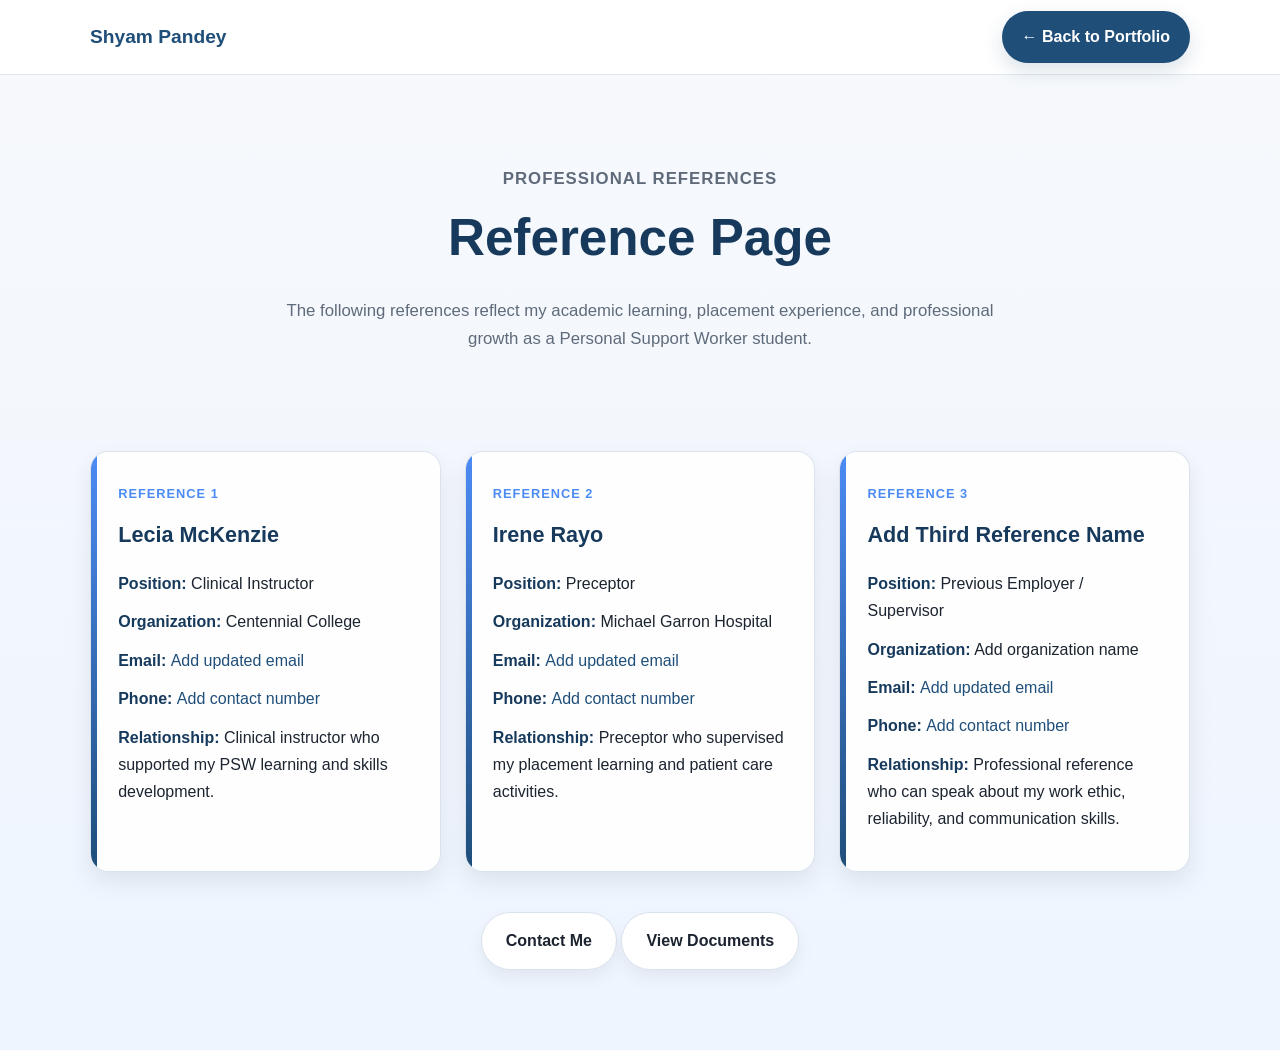
==== references.html @ 27ccd574 "SITE DONE!" ====
<!DOCTYPE html>
<html lang="en">
<head>
  <meta charset="UTF-8" />
  <meta name="viewport" content="width=device-width, initial-scale=1.0" />
  <title>Shyam Pandey | References</title>
  <meta
    name="description"
    content="Professional references for Shyam Pandey, Personal Support Worker student."
  />

  <style>
    :root {
      --bg: #f7f9fc;
      --white: #ffffff;
      --primary: #1f4e79;
      --primary-dark: #173a5c;
      --accent: #4c8bf5;
      --text: #1c2430;
      --muted: #5f6b7a;
      --border: #d9e2ec;
      --shadow: 0 10px 25px rgba(0, 0, 0, 0.08);
      --radius: 18px;
      --max-width: 1100px;
    }

    * {
      margin: 0;
      padding: 0;
      box-sizing: border-box;
    }

    html {
      scroll-behavior: smooth;
    }

    body {
      font-family: -apple-system, BlinkMacSystemFont, "Segoe UI", Roboto, Arial, sans-serif;
      background: linear-gradient(180deg, #f7f9fc 0%, #eef5ff 100%);
      color: var(--text);
      line-height: 1.7;
    }

    a {
      color: var(--primary);
      text-decoration: none;
    }

    a:hover {
      text-decoration: underline;
    }

    .container {
      width: min(92%, var(--max-width));
      margin: 0 auto;
    }

    .header {
      position: sticky;
      top: 0;
      z-index: 1000;
      background: rgba(255, 255, 255, 0.92);
      backdrop-filter: blur(10px);
      border-bottom: 1px solid rgba(217, 226, 236, 0.8);
    }

    .nav {
      min-height: 74px;
      display: flex;
      align-items: center;
      justify-content: space-between;
    }

    .logo {
      font-size: 1.2rem;
      font-weight: 700;
      color: var(--primary);
    }

    .back-btn {
      display: inline-block;
      padding: 0.8rem 1.25rem;
      border-radius: 999px;
      background: var(--primary);
      color: #fff;
      font-weight: 600;
      transition: all 0.25s ease;
      box-shadow: 0 8px 20px rgba(31, 78, 121, 0.16);
    }

    .back-btn:hover {
      background: var(--primary-dark);
      color: #fff;
      text-decoration: none;
      transform: translateY(-2px);
    }

    .hero {
      padding: 90px 0 45px;
      text-align: center;
    }

    .eyebrow {
      color: var(--accent);
      font-weight: 700;
      letter-spacing: 1px;
      text-transform: uppercase;
      font-size: 0.88rem;
      margin-bottom: 0.7rem;
      animation: fadeUp 0.6s ease forwards;
    }

    .hero h1 {
      font-size: clamp(2rem, 4vw, 3.2rem);
      color: var(--primary-dark);
      margin-bottom: 1rem;
      opacity: 0;
      transform: translateY(18px);
      animation: fadeUp 0.7s ease forwards;
      animation-delay: 0.1s;
    }

    .hero p {
      max-width: 760px;
      margin: 0 auto;
      color: var(--muted);
      font-size: 1.05rem;
      opacity: 0;
      transform: translateY(18px);
      animation: fadeUp 0.7s ease forwards;
      animation-delay: 0.2s;
    }

    .references-section {
      padding: 20px 0 80px;
    }

    .references-grid {
      display: grid;
      grid-template-columns: repeat(3, 1fr);
      gap: 1.5rem;
      margin-top: 2rem;
    }

    .reference-card {
      position: relative;
      overflow: hidden;
      background: rgba(255, 255, 255, 0.88);
      border: 1px solid rgba(217, 226, 236, 0.95);
      border-radius: var(--radius);
      box-shadow: var(--shadow);
      padding: 1.7rem;
      min-height: 100%;
      opacity: 0;
      transform: translateY(24px);
      animation: fadeUp 0.7s ease forwards;
      transition: transform 0.28s ease, box-shadow 0.28s ease, border-color 0.28s ease;
    }

    .reference-card:nth-child(1) { animation-delay: 0.25s; }
    .reference-card:nth-child(2) { animation-delay: 0.4s; }
    .reference-card:nth-child(3) { animation-delay: 0.55s; }

    .reference-card::before {
      content: "";
      position: absolute;
      inset: 0 auto 0 0;
      width: 6px;
      background: linear-gradient(180deg, var(--accent), var(--primary));
    }

    .reference-card:hover {
      transform: translateY(-8px);
      box-shadow: 0 18px 35px rgba(0, 0, 0, 0.12);
      border-color: #bdd0e5;
    }

    .reference-label {
      display: inline-block;
      font-size: 0.8rem;
      font-weight: 700;
      color: var(--accent);
      text-transform: uppercase;
      letter-spacing: 1px;
      margin-bottom: 0.8rem;
    }

    .reference-card h2 {
      color: var(--primary-dark);
      font-size: 1.35rem;
      margin-bottom: 1rem;
    }

    .reference-list p {
      margin-bottom: 0.7rem;
      color: var(--text);
    }

    .reference-list strong {
      color: var(--primary-dark);
    }

    .ref-email,
    .ref-phone {
      display: inline-block;
      color: var(--primary);
      word-break: break-word;
    }

    .bottom-actions {
      text-align: center;
      margin-top: 2.5rem;
      opacity: 0;
      transform: translateY(20px);
      animation: fadeUp 0.7s ease forwards;
      animation-delay: 0.75s;
    }

    .bottom-actions a {
      display: inline-block;
      padding: 0.9rem 1.5rem;
      border-radius: 999px;
      background: #fff;
      border: 1px solid var(--border);
      color: var(--text);
      font-weight: 600;
      transition: all 0.25s ease;
      box-shadow: 0 8px 18px rgba(0, 0, 0, 0.06);
    }

    .bottom-actions a:hover {
      text-decoration: none;
      transform: translateY(-2px);
      border-color: var(--primary);
      box-shadow: 0 12px 25px rgba(0, 0, 0, 0.1);
    }

    @keyframes fadeUp {
      to {
        opacity: 1;
        transform: translateY(0);
      }
    }

    @media (max-width: 980px) {
      .references-grid {
        grid-template-columns: 1fr;
      }
    }

    @media (max-width: 640px) {
      .hero {
        padding-top: 70px;
      }

      .reference-card {
        padding: 1.35rem;
      }

      .back-btn {
        padding: 0.72rem 1rem;
        font-size: 0.95rem;
      }
    }
  </style>
</head>
<body>
  <header class="header">
    <div class="container nav">
      <a href="index.html" class="logo">Shyam Pandey</a>
      <a href="index.html#references" class="back-btn">← Back to Portfolio</a>
    </div>
  </header>

  <main>
    <section class="hero">
      <div class="container">
        <p class="eyebrow">Professional References</p>
        <h1>Reference Page</h1>
        <p>
          The following references reflect my academic learning, placement experience,
          and professional growth as a Personal Support Worker student.
        </p>
      </div>
    </section>

    <section class="references-section">
      <div class="container">
        <div class="references-grid">
          <article class="reference-card">
            <span class="reference-label">Reference 1</span>
            <h2>Lecia McKenzie</h2>
            <div class="reference-list">
              <p><strong>Position:</strong> Clinical Instructor</p>
              <p><strong>Organization:</strong> Centennial College</p>
              <p><strong>Email:</strong> <span class="ref-email">Add updated email</span></p>
              <p><strong>Phone:</strong> <span class="ref-phone">Add contact number</span></p>
              <p><strong>Relationship:</strong> Clinical instructor who supported my PSW learning and skills development.</p>
            </div>
          </article>

          <article class="reference-card">
            <span class="reference-label">Reference 2</span>
            <h2>Irene Rayo</h2>
            <div class="reference-list">
              <p><strong>Position:</strong> Preceptor</p>
              <p><strong>Organization:</strong> Michael Garron Hospital</p>
              <p><strong>Email:</strong> <span class="ref-email">Add updated email</span></p>
              <p><strong>Phone:</strong> <span class="ref-phone">Add contact number</span></p>
              <p><strong>Relationship:</strong> Preceptor who supervised my placement learning and patient care activities.</p>
            </div>
          </article>

          <article class="reference-card">
            <span class="reference-label">Reference 3</span>
            <h2>Add Third Reference Name</h2>
            <div class="reference-list">
              <p><strong>Position:</strong> Previous Employer / Supervisor</p>
              <p><strong>Organization:</strong> Add organization name</p>
              <p><strong>Email:</strong> <span class="ref-email">Add updated email</span></p>
              <p><strong>Phone:</strong> <span class="ref-phone">Add contact number</span></p>
              <p><strong>Relationship:</strong> Professional reference who can speak about my work ethic, reliability, and communication skills.</p>
            </div>
          </article>
        </div>

        <div class="bottom-actions">
          <a href="index.html#contact">Contact Me</a>
          <a href="index.html#documents">View Documents</a>
      </div>
    </section>
  </main>
</body>
</html>
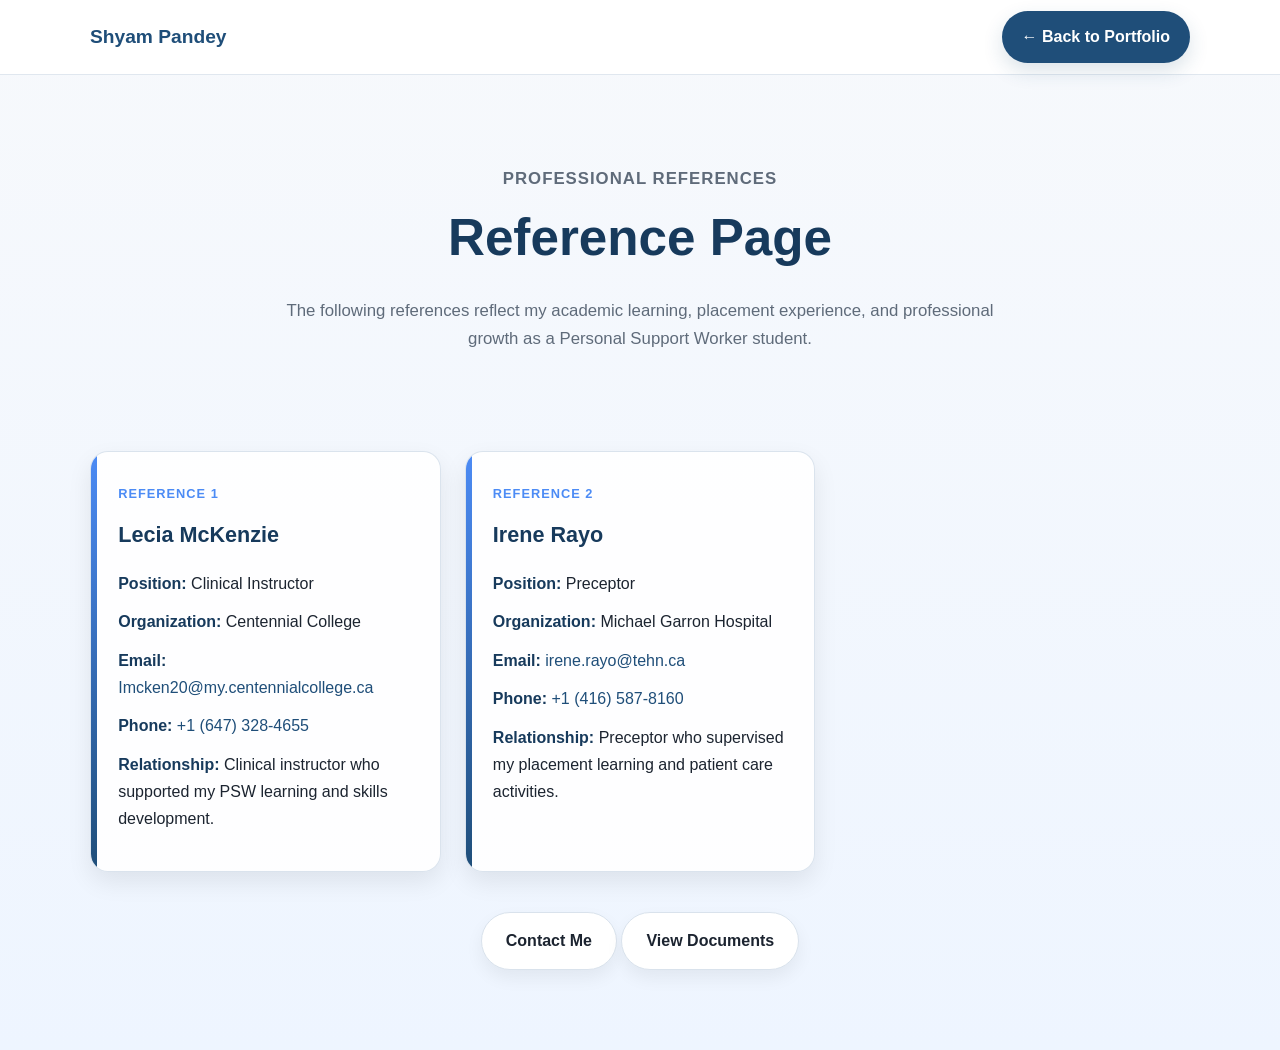
==== commit 02af5cd3: "Done" ====
--- a/references.html
+++ b/references.html
@@ -293,8 +293,8 @@
             <div class="reference-list">
               <p><strong>Position:</strong> Clinical Instructor</p>
               <p><strong>Organization:</strong> Centennial College</p>
-              <p><strong>Email:</strong> <span class="ref-email">Add updated email</span></p>
-              <p><strong>Phone:</strong> <span class="ref-phone">Add contact number</span></p>
+              <p><strong>Email:</strong> <span class="ref-email">Imcken20@my.centennialcollege.ca</span></p>
+              <p><strong>Phone:</strong> <span class="ref-phone">+1 (647) 328-4655</span></p>
               <p><strong>Relationship:</strong> Clinical instructor who supported my PSW learning and skills development.</p>
             </div>
           </article>
@@ -305,23 +305,13 @@
             <div class="reference-list">
               <p><strong>Position:</strong> Preceptor</p>
               <p><strong>Organization:</strong> Michael Garron Hospital</p>
-              <p><strong>Email:</strong> <span class="ref-email">Add updated email</span></p>
-              <p><strong>Phone:</strong> <span class="ref-phone">Add contact number</span></p>
+              <p><strong>Email:</strong> <span class="ref-email">irene.rayo@tehn.ca</span></p>
+              <p><strong>Phone:</strong> <span class="ref-phone">+1 (416) 587-8160</span></p>
               <p><strong>Relationship:</strong> Preceptor who supervised my placement learning and patient care activities.</p>
             </div>
           </article>
 
-          <article class="reference-card">
-            <span class="reference-label">Reference 3</span>
-            <h2>Add Third Reference Name</h2>
-            <div class="reference-list">
-              <p><strong>Position:</strong> Previous Employer / Supervisor</p>
-              <p><strong>Organization:</strong> Add organization name</p>
-              <p><strong>Email:</strong> <span class="ref-email">Add updated email</span></p>
-              <p><strong>Phone:</strong> <span class="ref-phone">Add contact number</span></p>
-              <p><strong>Relationship:</strong> Professional reference who can speak about my work ethic, reliability, and communication skills.</p>
-            </div>
-          </article>
+           
         </div>
 
         <div class="bottom-actions">
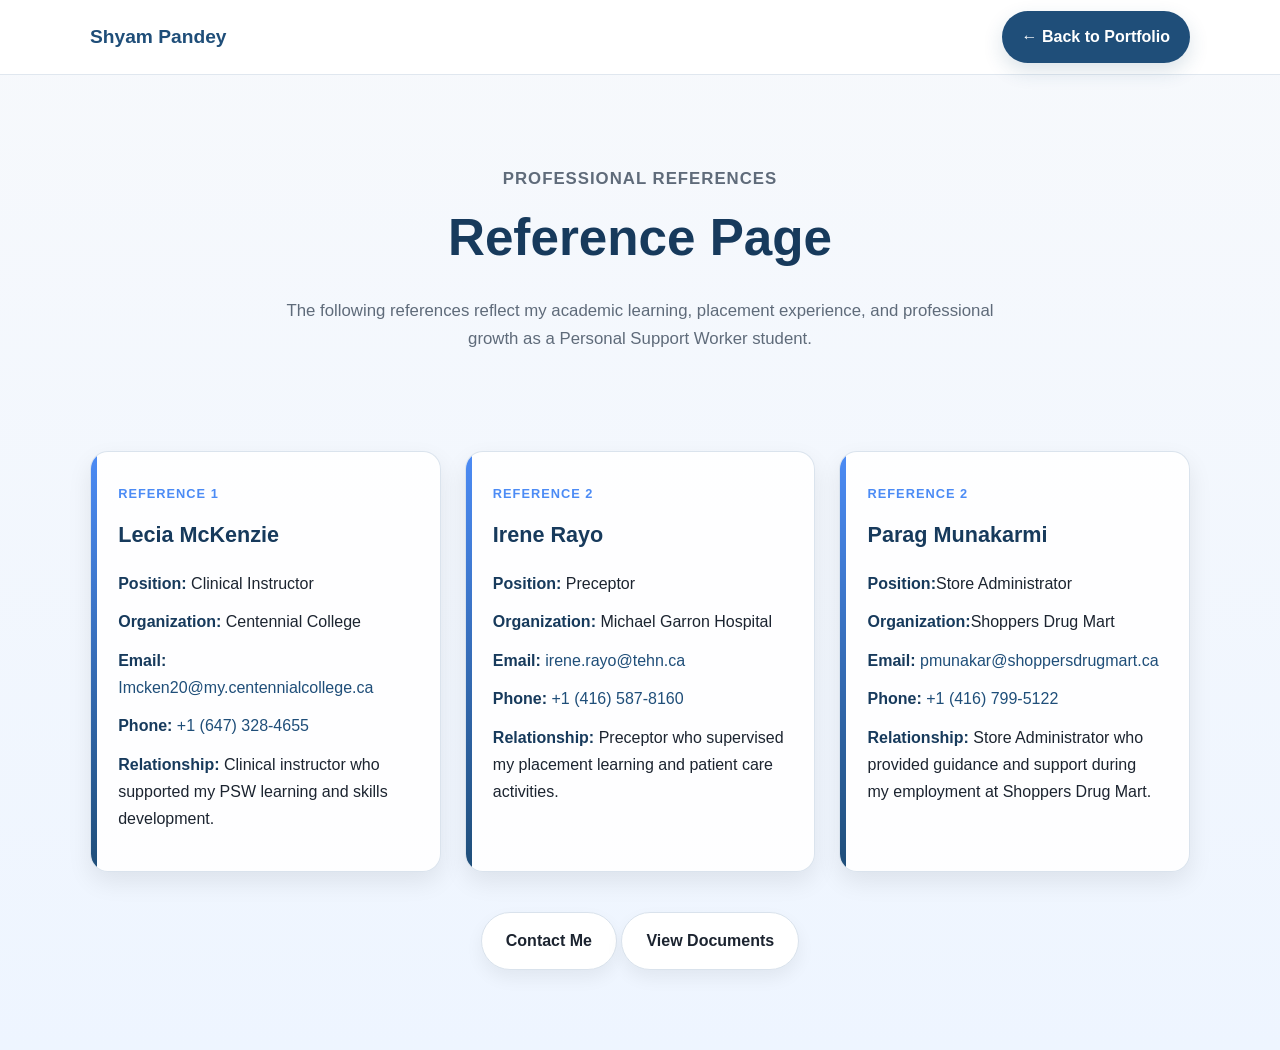
==== commit a3bf6e1b: "Final Changes" ====
--- a/references.html
+++ b/references.html
@@ -311,6 +311,18 @@
             </div>
           </article>
 
+          <article class="reference-card">
+            <span class="reference-label">Reference 2</span>
+            <h2>Parag Munakarmi</h2>
+            <div class="reference-list">
+              <p><strong>Position:</strong>Store Administrator</p>
+              <p><strong>Organization:</strong>Shoppers Drug Mart</p>
+              <p><strong>Email:</strong> <span class="ref-email">pmunakar@shoppersdrugmart.ca</span></p>
+              <p><strong>Phone:</strong> <span class="ref-phone">+1 (416) 799-5122</span></p>
+              <p><strong>Relationship:</strong> Store Administrator who provided guidance and support during my employment at Shoppers Drug Mart.</p>
+            </div>
+          </article>
+
            
         </div>
 
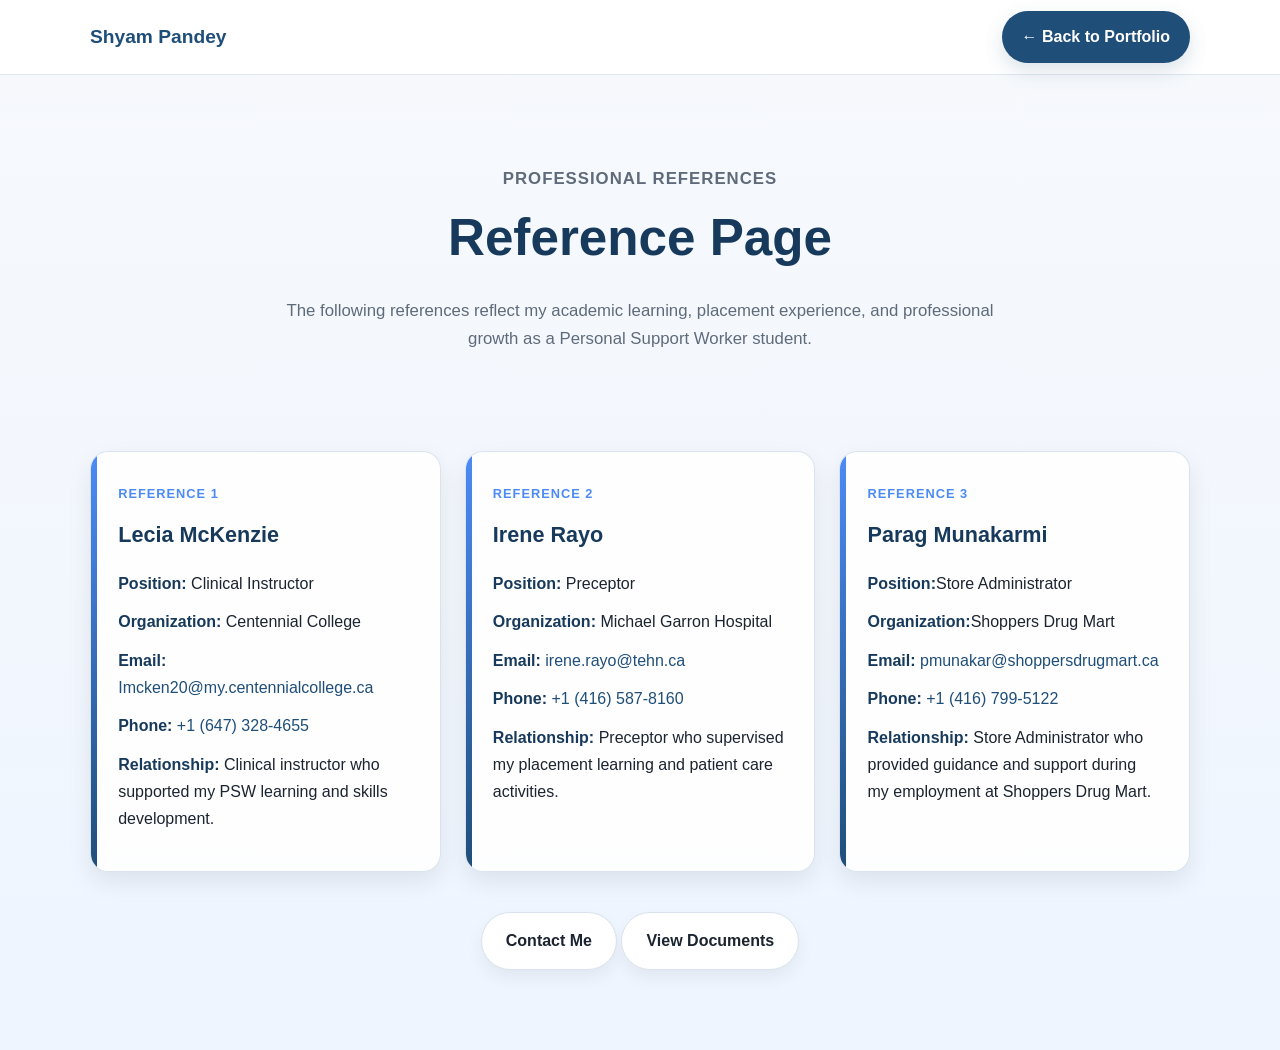
==== commit e8c64123: "Final Changes" ====
--- a/references.html
+++ b/references.html
@@ -312,7 +312,7 @@
           </article>
 
           <article class="reference-card">
-            <span class="reference-label">Reference 2</span>
+            <span class="reference-label">Reference 3</span>
             <h2>Parag Munakarmi</h2>
             <div class="reference-list">
               <p><strong>Position:</strong>Store Administrator</p>
